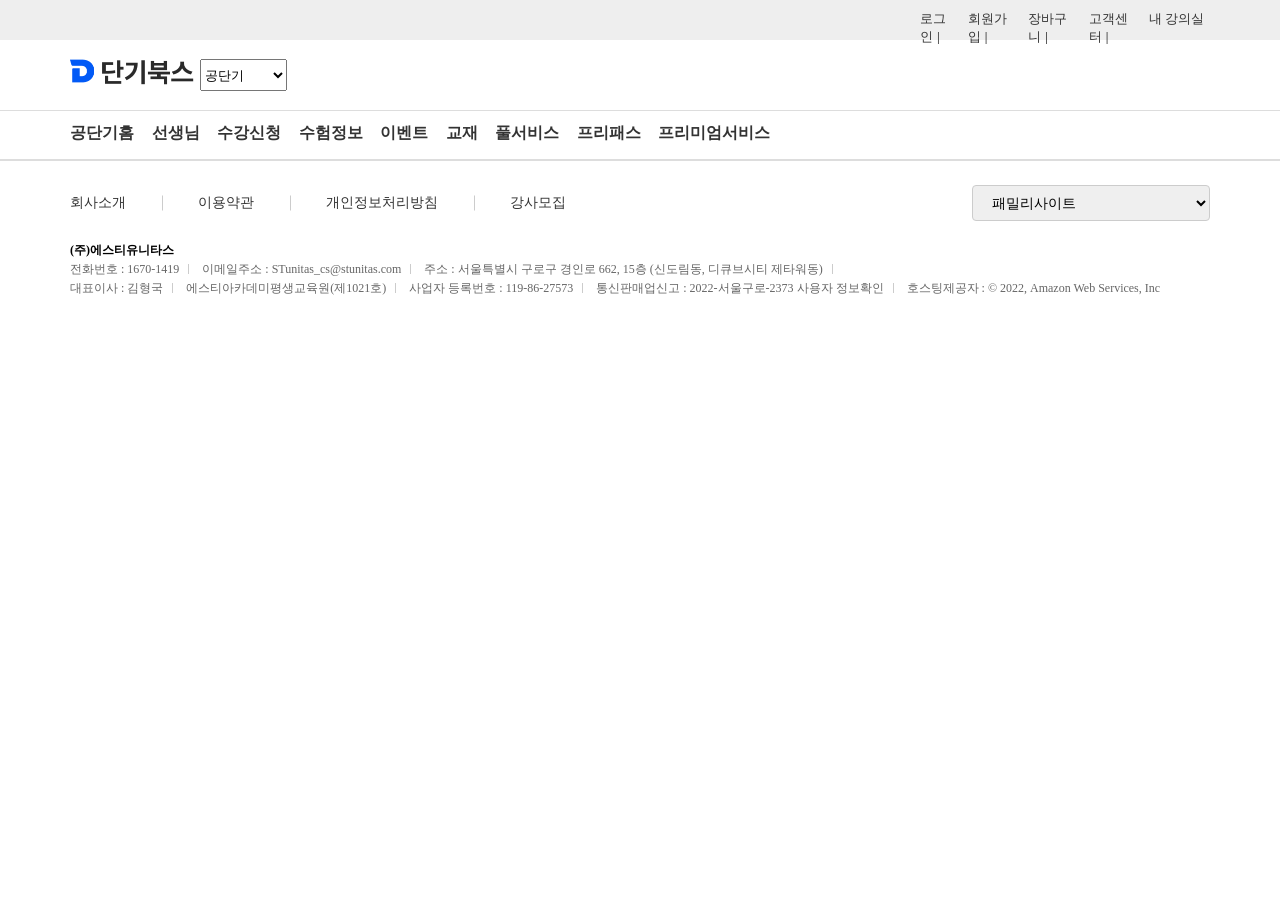
==== sub.html @ e09be195 "20260326sub" ====
<!DOCTYPE html>
<html lang="ko">
<head>
    <meta charset="UTF-8">
    <meta name="viewport" content="width=device-width, initial-scale=1.0">
    <title>Document</title>

    <link rel="stylesheet" href="./css/reset.css">
    <link rel="stylesheet" href="./css/sub.css">
</head>
<body>
    <header>
        <div id="header_top">
            <div class="container">
                <div id="login">
                    <ul>
                        <li><a href="#">로그인</a></li>
                        <li><a href="#">회원가입</a></li>
                        <li><a href="#">장바구니</a></li>
                        <li><a href="#">고객센터</a></li>
                        <li><a href="#">내 강의실</a></li>
                    </ul>
                </div>
            </div>

        </div>
        <div id="header_main">
            <h1>
                <a href="#"><img src="./img/단기북스_로고.png" alt="단기북스">
                </a>
            </h1>
            <select id="biz_list">
                <option value="공단기">공단기</option>
                <option value="기술단기">기술단기</option>
                <option value="소방단기">소방단기</option>
                <option value="공기업단기">공기업단기</option>
                <option value="자단기">자단기</option>
                <option value="영단기">영단기</option>
                <option value="노무사단기">노무사단기</option>
                <option value="법무사단기">법무사단기</option>
            </select>
        </div>
        
        <nav>
            <div class="container">
                <ul>
                    <li><a href="#">공단기홈</a></li>
                    <li><a href="#">선생님</a></li>
                    <li><a href="#">수강신청 </a></li>
                    <li><a href="#">수험정보</a></li>
                    <li><a href="#">이벤트</a></li>
                    <li><a href="#">교재</a></li>
                    <li><a href="#">풀서비스</a></li>
                    <li><a href="#">프리패스</a></li>
                    <li><a href="#">프리미엄서비스</a></li>
                </ul>
            </div>
        </nav>
    </header>

    <main>
       
    </main>

    <footer>
        <div class="container">

            <div id="footertop">
                <ul>
                    <li><a href="#">회사소개</a></li>
                    <li><a href="#">이용약관</a></li>
                    <li><a href="#">개인정보처리방침</a></li>
                    <li><a href="#">강사모집</a></li>
                </ul>

            </div>
            <div id="footer_family">
                <select id="footer_menu">
                    <option value="">패밀리사이트</option>
                    <option value="공단기">공단기</option>
                    <option value="기술단기">기술단기</option>
                    <option value="소방단기">소방단기</option>
                    <option value="[제휴]소방단기 경남*창원학원">[제휴]소방단기 경남*창원학원</option>
                </select>
            </div>
            <div id="footer_p">
                <h4>(주)에스티유니타스</h4>
                <p>
                    <span>전화번호 : 1670-1419</span>
                    <span>이메일주소 : STunitas_cs@stunitas.com</span>
                    <span>주소 : 서울특별시 구로구 경인로 662, 15층 (신도림동, 디큐브시티 제타워동)</span><br>
                    <span>대표이사 : 김형국</span>
                    <span>에스티아카데미평생교육원(제1021호)</span>
                    <span>사업자 등록번호 : 119-86-27573</span>
                    <span>통신판매업신고 : 2022-서울구로-2373 사용자 정보확인</span>
                    <span>호스팅제공자 : © 2022, Amazon Web Services, Inc</span>
                </p>
            </div>
        </div>


    </footer>

    <script src="./js/sub_books.js"></script>
</body>
</html>
---- css/sub.css ----
@charset "utf-8";

/* 공용 */
.container {
  width: 1140px;
  height: 100%;
  margin: 0 auto;
  /* background-color: gold; */
}

/* 헤더 */
header {
  width: 100%;
  height: 160px;
}


#header_top {
  width: 100%;
  height: 40px;
  background-color: #eee;
}

#login {
  width: 290px;
  height: 20px;
  /* background-color: tomato; */
}

#login ul {
  display: flex;
  font-size: 13px;
  justify-content: space-between;
}

#login ul li::after {
  content: "|";
  margin: 0 4px;
}

#login ul li:last-child::after {
  content: "";
}


#header_top .container {
  display: flex;
  justify-content: flex-end;
  align-items: center;
}


#header_main {
  width: 1140px;
  height: 70px;
  /* background-color: skyblue; */
  margin: 0 auto;
  display: flex;
  align-items: center;
}

#header_main h1 img {
  width: 125px;
  margin-right: 5px;
}

#biz_list {
  height: 32px;
}

nav {
  width: 100%;
  height: 50px;
  border-top: 1px solid #ddd;
  border-bottom: 1px solid #ddd;
  font-weight: bold;
}

nav .container {
  display: flex;
  justify-self: flex-start;
  align-items: center;
}

nav ul {
  width: 700px;
  height: 25px;
  display: flex;
  justify-content: space-between;
  /* background-color: cyan; */
}





/* 풋터 */
footer {
  width: 100%;
  /* height: 180px; */
  border-top: 1px solid #ddd;
}

footer .container {
  display: flex;
  flex-wrap: wrap;
  justify-content: space-between;
  align-items: center;
  margin-top: 24px;
}

#footertop ul {
  display: flex;
  gap: 20px;
}

#footertop ul li{
  position: relative;
  display: inline-block;
  margin-right: 15px;
  padding-right: 37px;
  line-height: 1;
  color: #666;
  font-size: 14px;
}

#footertop ul li::after{
  content: "";
  position: absolute;
  right: 0;
  top: 50%;
  transform: translateY(-50%);
  width: 1px;
  height: 15px;
  background-color: #ccc;
}

#footertop ul li:last-child::after{
  display: none;
}

#footer_menu {
  margin-left: auto;
  padding: 8px 15px;
  font-size: 14px;
  border: 1px solid #ccc;
  border-radius: 4px;
  
}

#footer_p {
  font-size: 12px;
  line-height: 1.6;
  margin-top: 20px;
}

#footer_p p span {
  position: relative;
  display: inline-block;
  margin-right: 10px;
  padding-right: 10px;
  line-height: 1;
  color: #666;
}

#footer_p p span::after{
  content: "";
  position: absolute;
  right: 0;
  top: 50%;
  transform: translateY(-50%);
  width: 1px;
  height: 10px;
  background-color: #ccc;
}
#footer_p p span:last-child::after{
  display: none;
}
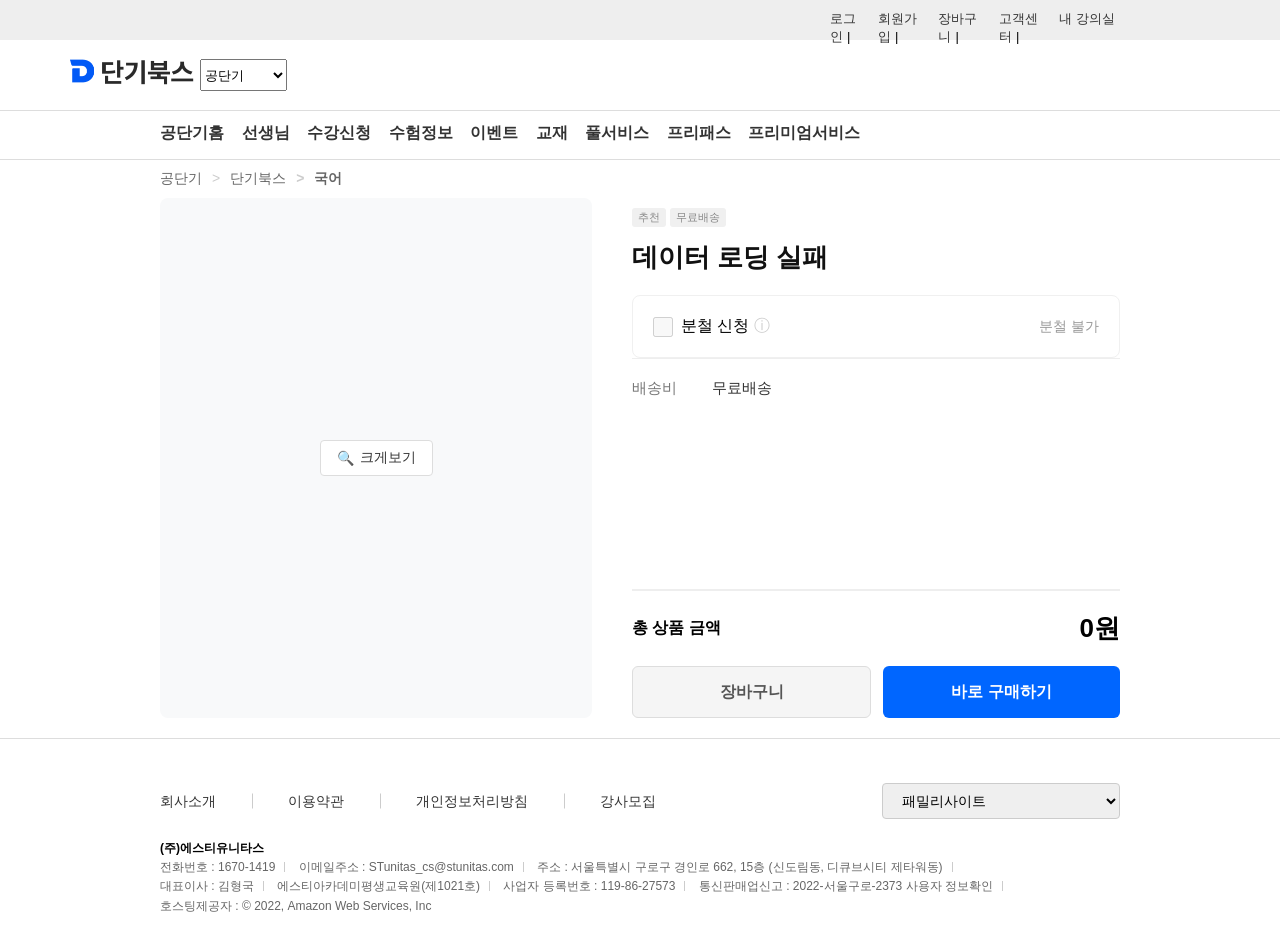
==== commit 112ea677: "20260327subsection" ====
--- a/sub.html
+++ b/sub.html
@@ -41,7 +41,7 @@
             </select>
         </div>
         
-        <nav>
+        <nav id="main_menu">
             <div class="container">
                 <ul>
                     <li><a href="#">공단기홈</a></li>
@@ -59,7 +59,60 @@
     </header>
 
     <main>
-       
+        <div class="container">
+            <nav class="location">
+                <ul class="location_list">
+                    <li class="location_item"><a href="#">공단기</a></li>
+                    <li class="location_item"><a href="#">단기북스</a></li>
+                    <li class="location_item"><a href="#">국어</a></li>
+                </ul>
+            </nav>
+
+            <section class="row">
+                <div class="image-wrapper">
+                    <div class="book-image" id="bookCover">
+                        <div class="zoom-btn-container">
+                            <button type="button" class="btn-zoom">
+                                <span class="icon-search">🔍</span> 크게보기
+                            </button>
+                        </div>
+                    </div>
+                </div>    
+                <div class="book-info">
+                    <div class="tag-container">
+                        <span class="tag">추천</span>
+                        <span class="tag">무료배송</span>
+                    </div>
+                    <h1 id="bookTitle">로딩 중...</h1>
+                    <div class="price" id="bookPrice"></div>
+                    <div class="option-box">
+                        <div class="option-row">
+                            <label>
+                                <input type="checkbox" disabled> 분철 신청 
+                                <span class="info-icon">ⓘ</span>
+                            </label>
+                            <span class="option-status">분철 불가</span>
+                        </div>
+                    </div>
+                    <dl id="bookMeta">
+                        <div class="meta-item">
+                            <dt>배송비</dt>
+                            <dd>무료배송</dd>
+                        </div>
+                    </dl>
+
+                    <div class="total-amount">
+                        <span>총 상품 금액</span>
+                        <strong id="totalPrice">0원</strong>
+                    </div>
+                    
+                    <div class="buttons">
+                        <button class="btn-cart">장바구니</button>
+                        <button class="btn-purchase">바로 구매하기</button>
+                    </div>
+                </div>
+            </section>
+       </div>
     </main>
 
     <footer>
--- a/css/sub.css
+++ b/css/sub.css
@@ -68,7 +68,7 @@
   height: 32px;
 }
 
-nav {
+#main_menu {
   width: 100%;
   height: 50px;
   border-top: 1px solid #ddd;
@@ -76,13 +76,13 @@
   font-weight: bold;
 }
 
-nav .container {
+#main_menu .container {
   display: flex;
   justify-self: flex-start;
   align-items: center;
 }
 
-nav ul {
+#main_menu ul {
   width: 700px;
   height: 25px;
   display: flex;
@@ -90,9 +90,269 @@
   /* background-color: cyan; */
 }
 
-
-
-
+/* 메인 */
+
+.location {
+  margin-top: -10px;
+}
+
+.location_list {
+  display: flex;
+  gap: 10px;
+  font-size: 14px;
+  color: #333;
+}
+
+.location_item a {
+  text-decoration: none;
+  color: #666;
+}
+
+.location_item + .location_item::before {
+  content: '>';
+  margin-right: 10px;
+  color: #ccc;
+}
+
+.location_item:last-child {
+  font-weight: bold;
+  color: #000;
+}
+
+/* 섹션 */
+
+.container { 
+  max-width: 1000px; 
+  margin: 0 auto; 
+  padding: 20px; 
+  font-family: sans-serif; 
+}
+.row { 
+  display: flex; 
+  gap: 40px; 
+  margin-top: 10px; 
+  align-items: flex-start;
+}
+
+.image-wrapper {
+  flex: 0 0 45%;          
+  display: flex; 
+  flex-direction: column;       
+  align-items: center; 
+  gap: 15px;   
+}
+
+.book-image {
+  width: 100%;
+  height: 520px;
+  background-color: #f8f9fa; 
+  display: flex;        
+  justify-content: center; 
+  align-items: center;    
+  padding: 20px;        
+  border-radius: 8px; 
+} 
+
+.book-image img { 
+  width: 60%;
+  height: auto;
+  max-width: 95%; 
+  max-height: 95%;
+  object-fit: contain;
+  box-shadow: 0 10px 20px rgba(0,0,0,0.1);
+}
+
+.zoom-btn-container {
+    display: flex;
+    justify-content: center;
+}
+
+.btn-zoom {
+    display: flex;
+    align-items: center;
+    gap: 6px;
+    background-color: #fff;
+    border: 1px solid #ddd;
+    border-radius: 4px;
+    padding: 8px 16px;
+    font-size: 14px;
+    color: #333;
+    cursor: pointer;
+    transition: background-color 0.2s;
+}
+
+.btn-zoom:hover {
+    background-color: #f9f9f9;
+}
+
+.icon-search {
+    font-size: 14px;
+}
+
+/* 책 정보와 가격 */
+
+.book-info { 
+  flex: 1;
+  display: flex;
+  flex-direction: column;
+  justify-content: flex-start;
+  padding-top: 10px; 
+  height: 520px;
+}
+
+.tag-container { 
+  display: flex; 
+  gap: 4px; 
+  margin-bottom: 12px; 
+}
+
+.tag { 
+  background: #f0f0f0; 
+  color: #888; 
+  font-size: 11px; 
+  padding: 2px 6px; 
+  border-radius: 3px; 
+}
+
+#bookTitle {
+  font-size: 26px;
+  font-weight: 700;
+  color: #111;
+  margin-bottom: 10px; 
+  line-height: 1.4;
+}
+
+.option-box {
+    border: 1px solid #f0f0f0; 
+    border-radius: 8px;
+    padding: 20px; 
+    margin: 0; 
+    background: #fff;
+}
+.option-row { 
+  display: flex; 
+  justify-content: space-between; 
+  align-items: center; 
+  font-size: 14px; 
+}
+
+.option-status { 
+  color: #999; 
+}
+.info-icon { 
+  color: #ccc; 
+  cursor: pointer; 
+  margin-left: 5px;
+}
+
+.option-row input[type="checkbox"] {
+    width: 20px; 
+    height: 20px;
+    cursor: pointer;
+    accent-color: #0066ff;
+    vertical-align: middle;
+    margin-right: 8px; 
+}
+
+
+.option-row label {
+    font-size: 16px; 
+    font-weight: 500;
+    display: flex;
+    align-items: center;
+    cursor: pointer;
+}
+
+#bookMeta {
+  border-top: 1px solid #eee;
+  padding-top: 20px;
+  margin-bottom: 30px;
+}
+
+.meta-item { 
+  display: flex;
+  margin-bottom: 12px;
+  font-size: 15px; 
+}
+.meta-item dt { 
+  width: 80px; 
+  color: #777; 
+  font-weight: 500; 
+}
+
+.meta-item dd {
+  color: #333; 
+  font-weight: 400;
+  margin: 0;
+}
+
+#bookPrice {
+  margin-bottom: 10px;
+  display: flex;
+  align-items: baseline;
+  gap: 10px;
+  color: #0066ff;
+  font-weight: bold;
+  font-size: 24px;
+}
+
+.current-price {
+  font-size: 24px;
+  font-weight: 800;
+  color: #333;
+}
+
+.original-price {
+  font-size: 16px;
+  color: #bbb;
+  text-decoration: line-through;
+}
+
+.total-amount {
+    display: flex; 
+    justify-content: space-between; 
+    align-items: center;
+    border-top: 2px solid #eee;
+    padding-top: 20px; 
+    margin-top: auto;
+    margin-bottom: 20px;
+}
+
+.total-amount span { 
+  font-weight: bold; 
+  font-size: 16px; 
+}
+
+.total-amount strong { 
+  font-size: 26px; 
+  color: #000; 
+}
+
+.buttons {
+  display: flex;
+  gap: 12px;
+}
+.buttons button {
+  height: 52px;
+  flex: 1;
+  border-radius: 6px;
+  font-size: 16px;
+  font-weight: 600;
+  cursor: pointer;
+  transition: all 0.2s;
+}
+
+.btn-cart {
+  background-color: #f5f5f5;
+  border: 1px solid #ddd;
+  color: #555;
+}
+
+.btn-purchase {
+  background-color: #0066ff;
+  border: none;
+  color: #fff;
+}
 
 /* 풋터 */
 footer {
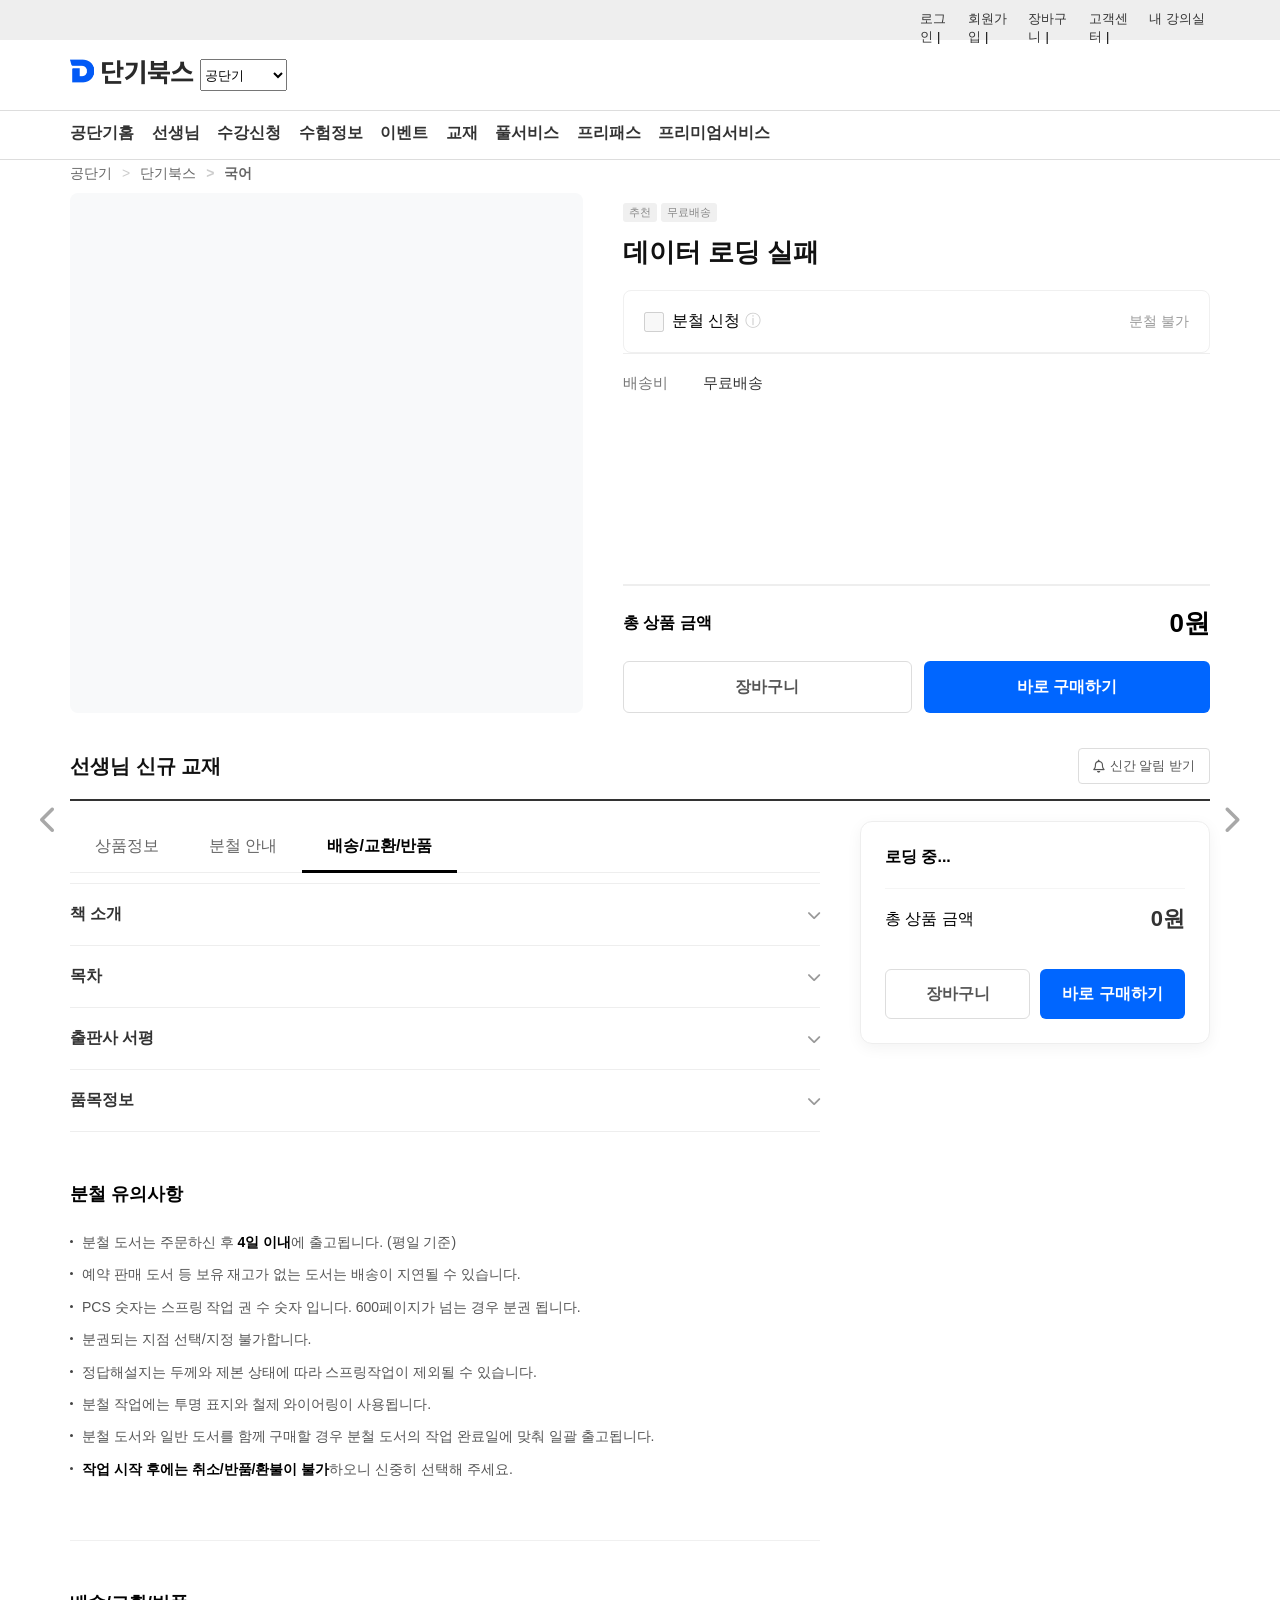
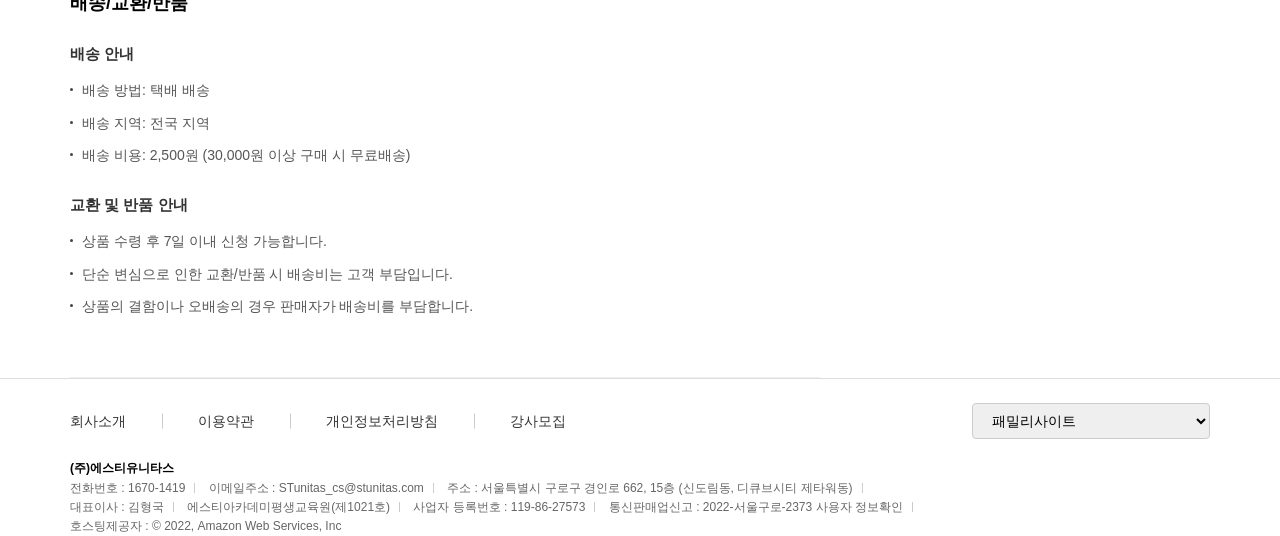
==== commit ba15b323: "20260330subfin" ====
--- a/sub.html
+++ b/sub.html
@@ -1,5 +1,6 @@
 <!DOCTYPE html>
 <html lang="ko">
+
 <head>
     <meta charset="UTF-8">
     <meta name="viewport" content="width=device-width, initial-scale=1.0">
@@ -7,7 +8,10 @@
 
     <link rel="stylesheet" href="./css/reset.css">
     <link rel="stylesheet" href="./css/sub.css">
+    <link rel="stylesheet" href="https://cdnjs.cloudflare.com/ajax/libs/font-awesome/6.0.0/css/all.min.css">
+    <link rel="stylesheet" href="https://cdn.jsdelivr.net/npm/swiper@11/swiper-bundle.min.css" />
 </head>
+
 <body>
     <header>
         <div id="header_top">
@@ -40,7 +44,7 @@
                 <option value="법무사단기">법무사단기</option>
             </select>
         </div>
-        
+
         <nav id="main_menu">
             <div class="container">
                 <ul>
@@ -71,13 +75,13 @@
             <section class="row">
                 <div class="image-wrapper">
                     <div class="book-image" id="bookCover">
-                        <div class="zoom-btn-container">
+                        <!-- <div class="zoom-btn-container">
                             <button type="button" class="btn-zoom">
                                 <span class="icon-search">🔍</span> 크게보기
                             </button>
-                        </div>
-                    </div>
-                </div>    
+                        </div> -->
+                    </div>
+                </div>
                 <div class="book-info">
                     <div class="tag-container">
                         <span class="tag">추천</span>
@@ -88,7 +92,7 @@
                     <div class="option-box">
                         <div class="option-row">
                             <label>
-                                <input type="checkbox" disabled> 분철 신청 
+                                <input type="checkbox" disabled> 분철 신청
                                 <span class="info-icon">ⓘ</span>
                             </label>
                             <span class="option-status">분철 불가</span>
@@ -105,14 +109,239 @@
                         <span>총 상품 금액</span>
                         <strong id="totalPrice">0원</strong>
                     </div>
-                    
+
                     <div class="buttons">
                         <button class="btn-cart">장바구니</button>
                         <button class="btn-purchase">바로 구매하기</button>
                     </div>
                 </div>
             </section>
-       </div>
+
+            <div class="teacher-books-header container">
+                <h3>선생님 신규 교재</h3>
+                <button class="btn-notify">
+                    <i class="far fa-bell"></i> 신간 알림 받기
+                </button>
+            </div>
+
+            <div class="teacher-slider-section">
+                <div class="swiper mySwiper">
+                    <div class="swiper-wrapper" id="teacherBookList">
+                    </div>
+                </div>
+
+                <div class="swiper-button-next-custom"><i class="fas fa-chevron-right"></i></div>
+                <div class="swiper-button-prev-custom"><i class="fas fa-chevron-left"></i></div>
+            </div>
+
+
+            <div class="detail-bottom-layout">
+                <div class="detail-content-area">
+                    <nav class="detail-tabs ">
+                        <ul>
+                            <li class="active"><a href="#section-intro">상품정보</a></li>
+                            <li><a href="#section-split">분철 안내</a></li>
+                            <li><a href="#section-delivery">배송/교환/반품</a></li>
+                        </ul>
+                    </nav>
+
+                    <section id="section-intro" class="book-detail-accordion container" class="tab-content">
+                        <div class="accordion-item">
+                            <button class="accordion-header">
+                                <span>책 소개</span>
+                                <i class="fas fa-chevron-down"></i>
+                            </button>
+                            <div class="accordion-content">
+                                <div class="book-intro-container">
+                                    <div class="book-category-area">
+                                        <h3 class="intro-title">이 책이 속한 분야</h3>
+                                        <ul class="category-list">
+                                            <li>국내도서 <i class="fas fa-chevron-right"></i> 취업/수험서 <i
+                                                    class="fas fa-chevron-right"></i> 공무원 과목별 <i
+                                                    class="fas fa-chevron-right"></i> 공무원 영어</li>
+                                            <li>국내도서 <i class="fas fa-chevron-right"></i> 취업/수험서 <i
+                                                    class="fas fa-chevron-right"></i> 공무원 직군별 <i
+                                                    class="fas fa-chevron-right"></i> 행정직</li>
+                                        </ul>
+                                    </div>
+
+                                    <hr class="divider">
+                                    <div class="book-description">
+                                        <p class="description-highlight">공시 영어 독해 수험서 = 이기다 독해, 우리는 반드시 이긴다!</p>
+                                        <p>
+                                            쎄듀는 대한민국 공무원 수험생들을 위해 ‘공시 영어 한 번 응시로 합격을 이루자!’는 취지로 쎄듀01(공일)을 시작한다.
+                                            이 책은 갈수록 난이도가 높아지고 있는 독해를 완벽히 대비 시켜주기 위해 기획, 집필되었다.
+                                        </p>
+                                        <p>
+                                            이 책의 구성은 5단계로 되어있다. Chapter 도입부에서는 해당 Chapter에서 다룰 내용에 대한 간략한 소개와 도식화로 쉽게 이해
+                                            할 수 있도록 구성되었다.
+                                            이 부분은 특히, Chapter를 다 학습한 뒤 다시 한 번 속독한다면 학습 효과가 배가 될 것이다.
+                                        </p>
+                                        <p class="description-footer">
+                                            이기다 독해는 여러분들에게 공시영어 독해 수험서로 최고의 길잡이가 될 것으로 확신한다. 여러분들이 간절히 원해온 목표를 이뤄내고 다함께
+                                            모여 떼창을 하는 그 날까지 화이팅하자!
+                                        </p>
+                                    </div>
+                                </div>
+                            </div>
+                        </div>
+
+                        <div class="accordion-item">
+                            <button class="accordion-header">
+                                <span>목차</span>
+                                <i class="fas fa-chevron-down"></i>
+                            </button>
+                            <div class="accordion-content">
+                                <p>Introduction<br>
+                                    I. 단락(paragraph)의 기본 이해 <br>
+                                    II. 기출 지문과 선택지의 이해 <br>
+                                    III. 결론: 독해, 이렇게 접근하라! <br><br>
+
+                                    Part I Topic Sentence & Supporting Details<br>
+                                    CHAPTER 1 Exposition <br>
+                                    CHAPTER 2 Persuasion<br>
+                                    CHAPTER 3 Exposition?Persuasion<br>
+                                    CHAPTER 4 Narration<br><br>
+
+                                    Part II Paragraph Unity, Cohesion, Coherence<br>
+                                    CHAPTER 5 Unity (통일성)_흐름 무관 문장 찾기<br>
+                                    CHAPTER 6 Cohesion (응집성)_연결사<br>
+                                    CHAPTER 7 Cohesion?Coherence I (응집성?일관성)_문장 삽입<br>
+                                    CHAPTER 8 Cohesion?Coherence II (응집성?일관성)_글의 순서<br><br>
+
+                                    PART III 단락과 빈칸 추론<br>
+                                    CHAPTER 9 빈칸이 글의 전반부에 있는 경우<br>
+                                    CHAPTER 10 빈칸이 글의 중반부에 있는 경우<br>
+                                    CHAPTER 11 빈칸이 글의 후반부에 있는 경우<br>
+                                    CHAPTER 12 빈칸이 마지막 문장에 있는 경우<br>
+                                    CHAPTER 13 빈칸이 두 개 이상인 경우<br>
+                                    CHAPTER 14 요약문 빈칸 채우기<br><br>
+
+                                    PART IV 단락 전개 방식<br>
+                                    CHAPTER 15 Example<br>
+                                    CHAPTER 16 Enumeration<br>
+                                    CHAPTER 17 Sequence<br>
+                                    CHAPTER 18 Comparison & Analogy<br>
+                                    CHAPTER 19 Contrast & Changing Viewpoints<br>
+                                    CHAPTER 20 Cause & Effect<br>
+                                    CHAPTER 21 Question & Answer<br>
+                                    CHAPTER 22 Problem & Solution<br>
+                                    CHAPTER 23 Myth & Truth<br><br>
+
+                                    PART V 정답률을 높여주는 전략<br>
+                                    CHAPTER 24 내용일치<br>
+                                    CHAPTER 25 내용불일치<br>
+                                    CHAPTER 26 내용추론<br>
+                                    CHAPTER 27 심경, 분위기, 글의 목적<br>
+                                    CHAPTER 28 밑줄추론<br>
+                                    CHAPTER 29 어휘<br>
+                                    CHAPTER 30 복합유형</p>
+                            </div>
+                        </div>
+
+                        <div class="accordion-item">
+                            <button class="accordion-header">
+                                <span>출판사 서평</span>
+                                <i class="fas fa-chevron-down"></i>
+                            </button>
+                            <div class="accordion-content">
+                                <p>1. 공시 영어 독해 전략서 = 이기다 독해<br>
+                                    2. 도식화로 쉽게 이해가 되는 구성<br>
+                                    3. 일당백의 역할을 할 수 있는 기출지문만으로 구성<br>
+                                    4. 어휘, 구문 복잡성, 문제 난이도를 종합적으로 고려하여 난이도 순으로 수록<br>
+                                    5. 이기다 독해 100% 소화 + 철저한 복습 + 기출문제집 + 예상 문제집 = 공시 영어 승리</p>
+                            </div>
+                        </div>
+
+                        <div class="accordion-item">
+                            <button class="accordion-header">
+                                <span>품목정보</span>
+                                <i class="fas fa-chevron-down"></i>
+                            </button>
+                            <div class="accordion-content">
+                                <div class="product-info-table">
+                                    <dl>
+                                        <div class="info-row">
+                                            <dt>ISBN</dt>
+                                            <dd>9791196562335</dd>
+                                        </div>
+                                        <div class="info-row">
+                                            <dt>발행(출시)일자</dt>
+                                            <dd>2018년 12월 24일</dd>
+                                        </div>
+                                        <div class="info-row">
+                                            <dt>쪽수</dt>
+                                            <dd>400쪽</dd>
+                                        </div>
+                                        <div class="info-row">
+                                            <dt>크기</dt>
+                                            <dd>206 * 263 * 19 mm / 917 g</dd>
+                                        </div>
+                                        <div class="info-row">
+                                            <dt>총 권수</dt>
+                                            <dd>1권</dd>
+                                        </div>
+                                    </dl>
+                                </div>
+                            </div>
+                        </div>
+                    </section>
+
+                    <section id="section-split" class="tab-content info-section" class="tab-content">
+                        <h3 class="section-title">분철 유의사항</h3>
+                        <ul class="info-list">
+                            <li>분철 도서는 주문하신 후 <strong>4일 이내</strong>에 출고됩니다. (평일 기준)</li>
+                            <li>예약 판매 도서 등 보유 재고가 없는 도서는 배송이 지연될 수 있습니다.</li>
+                            <li>PCS 숫자는 스프링 작업 권 수 숫자 입니다. 600페이지가 넘는 경우 분권 됩니다.</li>
+                            <li>분권되는 지점 선택/지정 불가합니다.</li>
+                            <li>정답해설지는 두께와 제본 상태에 따라 스프링작업이 제외될 수 있습니다.</li>
+                            <li>분철 작업에는 투명 표지와 철제 와이어링이 사용됩니다.</li>
+                            <li>분철 도서와 일반 도서를 함께 구매할 경우 분철 도서의 작업 완료일에 맞춰 일괄 출고됩니다.</li>
+                            <li><strong>작업 시작 후에는 취소/반품/환불이 불가</strong>하오니 신중히 선택해 주세요.</li>
+                        </ul>
+                    </section>
+
+                    <section id="section-delivery" class="tab-content info-section" class="tab-content">
+                        <h3 class="section-title">배송/교환/반품</h3>
+
+                        <div class="sub-section">
+                            <h4>배송 안내</h4>
+                            <ul class="info-list">
+                                <li>배송 방법: 택배 배송</li>
+                                <li>배송 지역: 전국 지역</li>
+                                <li>배송 비용: 2,500원 (30,000원 이상 구매 시 무료배송)</li>
+                            </ul>
+                        </div>
+
+                        <div class="sub-section">
+                            <h4>교환 및 반품 안내</h4>
+                            <ul class="info-list">
+                                <li>상품 수령 후 7일 이내 신청 가능합니다.</li>
+                                <li>단순 변심으로 인한 교환/반품 시 배송비는 고객 부담입니다.</li>
+                                <li>상품의 결함이나 오배송의 경우 판매자가 배송비를 부담합니다.</li>
+                            </ul>
+                        </div>
+                    </section>
+                </div>
+                <aside class="sticky-sidebar">
+                    <div class="purchase-card">
+                        <h2 class="book-title-sticky" id="stickyBookTitle">로딩 중...</h2>
+
+                        <div class="price-info">
+                            <span>총 상품 금액</span>
+                            <span class="total-price" id="stickyTotalPrice">0원</span>
+                        </div>
+
+                        <div class="button-group">
+                            <button class="btn-cart">장바구니</button>
+                            <button class="btn-buy">바로 구매하기</button>
+                        </div>
+                    </div>
+                </aside>
+
+
+            </div>
+        </div>
     </main>
 
     <footer>
@@ -155,5 +384,8 @@
     </footer>
 
     <script src="./js/sub_books.js"></script>
+    <script src="https://cdn.jsdelivr.net/npm/swiper@11/swiper-bundle.min.js"></script>
+    <script src="./js/sub.js"></script>
 </body>
+
 </html>
--- a/css/sub.css
+++ b/css/sub.css
@@ -2,7 +2,7 @@
 
 /* 공용 */
 .container {
-  width: 1140px;
+  width: 1280px;
   height: 100%;
   margin: 0 auto;
   /* background-color: gold; */
@@ -93,7 +93,7 @@
 /* 메인 */
 
 .location {
-  margin-top: -10px;
+  margin-top: 5px;
 }
 
 .location_list {
@@ -122,10 +122,8 @@
 /* 섹션 */
 
 .container { 
-  max-width: 1000px; 
-  margin: 0 auto; 
-  padding: 20px; 
   font-family: sans-serif; 
+  max-width: 1140px;
 }
 .row { 
   display: flex; 
@@ -162,7 +160,7 @@
   box-shadow: 0 10px 20px rgba(0,0,0,0.1);
 }
 
-.zoom-btn-container {
+/* .zoom-btn-container {
     display: flex;
     justify-content: center;
 }
@@ -187,7 +185,7 @@
 
 .icon-search {
     font-size: 14px;
-}
+} */
 
 /* 책 정보와 가격 */
 
@@ -352,6 +350,484 @@
   background-color: #0066ff;
   border: none;
   color: #fff;
+}
+
+/* 선생님의 책 */
+
+.teacher-books-header {
+    display: flex; 
+    justify-content: space-between;
+    align-items: center;
+    padding: 25px 0 15px 0;
+    margin-top: 10px;
+    border-bottom: 2px solid #333;
+}
+
+/* 제목 스타일 */
+.teacher-books-header h3 {
+    font-size: 20px; 
+    font-weight: 700; 
+    color: #111;
+}
+
+.btn-notify {
+    display: flex;
+    align-items: center;
+    gap: 6px;
+    background-color: #fff;
+    border: 1px solid #ddd;
+    border-radius: 4px;
+    padding: 8px 14px;
+    font-size: 13px;
+    color: #555;
+    cursor: pointer;
+    transition: all 0.2s; 
+}
+
+.btn-notify:hover {
+    background-color: #f9f9f9;
+    border-color: #ccc;
+}
+
+/* 슬라이드 */
+
+.teacher-slider-section {
+    position: relative;
+    margin-top: 20px;
+    padding: 0;
+}
+
+.mySwiper {
+    width: 100%;
+    padding: 20px 0; 
+}
+
+.swiper-slide {
+    display: flex; 
+    height: auto;
+    border: none;
+    border-radius: 0; 
+    padding: 0;
+    background: transparent; 
+}
+
+.book-card-inner {
+    display: flex; 
+    align-items: center; 
+    width: 100%;
+    padding: 10px;
+    background: #fff;
+}
+
+.card-img-wrapper {
+    flex: 0 0 130px;
+    margin-right: 20px;
+}
+
+.card-img {
+    width: 100%;
+    height: auto; 
+    box-shadow: 0 4px 10px rgba(0,0,0,0.08); 
+}
+
+.card-info {
+    flex: 1; 
+    text-align: left;
+}
+
+.tag.gray {
+    font-size: 11px;
+    background: #f1f3f5;
+    color: #868e96;
+    padding: 2px 6px;
+    margin-bottom: 8px;
+    display: inline-block;
+}
+
+.card-title {
+    font-size: 14px;
+    font-weight: 500;
+    line-height: 1.4;
+    height: auto; 
+    white-space: nowrap;
+    overflow: hidden;
+    text-overflow: ellipsis;
+    margin-bottom: 4px;
+    color: #111;
+}
+
+.card-authors {
+    font-size: 12px;
+    color: #999;
+    margin-bottom: 12px;
+}
+
+.card-price {
+    font-size: 16px;
+    font-weight: 700;
+    color: #000;
+}
+
+.discount-rate-inner {
+    color: #0066ff;
+    font-weight: bold;
+    margin-right: 5px;
+}
+
+.swiper-button-prev-custom,
+.swiper-button-next-custom {
+    position: absolute;
+    top: 50%;
+    transform: translateY(-50%);
+    z-index: 10;
+    cursor: pointer;
+    font-size: 28px;
+    color: #a8a8a8;
+    transition: color 0.3s;
+}
+
+.swiper-button-prev-custom { left: -30px; } 
+.swiper-button-next-custom { right: -30px; } 
+
+.swiper-button-prev-custom:hover,
+.swiper-button-next-custom:hover {
+    color: #ccc;
+}
+
+/* 상세내용 내비 */
+
+.detail-content-area {
+  width: 70%;
+}
+
+.detail-tabs {
+    border-bottom: 1px solid #eee; 
+    background-color: #fff;
+    position: sticky; 
+    top: 0;
+    z-index: 100;
+}
+
+.detail-tabs ul {
+    display: flex;
+    list-style: none;
+    padding: 0;
+    margin: 0;
+    margin: 0 auto;    
+}
+
+.detail-tabs li {
+    position: relative;
+    padding: 15px 25px; 
+    cursor: pointer;
+}
+
+.detail-tabs li a {
+    text-decoration: none;
+    font-size: 16px;
+    font-weight: 500;
+    color: #666; 
+    transition: all 0.2s;
+}
+
+.detail-tabs li.active a {
+    color: #000; 
+    font-weight: 700; 
+}
+
+.detail-tabs li.active::after {
+    content: "";
+    position: absolute;
+    bottom: -1px; 
+    left: 0;
+    width: 100%;
+    height: 3px; 
+    background-color: #000; 
+}
+
+.detail-tabs li:hover a {
+    color: #333;
+}
+
+/* 상세내용 */
+
+.detail-bottom-layout {
+    display: flex; 
+    gap: 40px;    
+    max-width: 1280px; 
+    margin: 0 auto;
+    
+    align-items: flex-start;
+}
+
+.detail-content-area {
+    flex: 1;
+}
+
+/* 오른쪽 구매바는 너비를 고정함 */
+.sticky-sidebar {
+    width: 350px;
+    position: sticky;
+    top: 50px; /* 스크롤 시 멈출 위치 */
+    flex-shrink: 0;
+}
+
+.purchase-card {
+    background: #fff;
+    border: 1px solid #eee;
+    border-radius: 12px;
+    padding: 24px;
+    box-shadow: 0 4px 15px rgba(0,0,0,0.05);
+}
+
+.book-title-sticky {
+    font-size: 16px;
+    font-weight: bold;
+    margin-bottom: 20px;
+    line-height: 1.4;
+}
+
+.price-info {
+    display: flex;
+    justify-content: space-between;
+    align-items: center;
+    padding: 15px 0;
+    border-top: 1px solid #f5f5f5;
+    margin-bottom: 20px;
+}
+
+.total-price {
+    font-size: 22px;
+    font-weight: 800;
+    color: #333; /* 가격 강조색 */
+}
+
+.button-group {
+    display: flex;
+    justify-content: space-between;
+    gap: 10px;
+}
+
+.btn-cart, .btn-buy {
+    width: 150px;
+    height: 50px;
+    border-radius: 6px;
+    font-size: 16px;
+    font-weight: 600;
+    cursor: pointer;
+}
+
+.btn-cart {
+    background: #fff;
+    border: 1px solid #ddd;
+}
+
+.btn-buy {
+    background: #0066ff;
+    color: #fff;
+    border: none;
+}
+
+/* 아코디언 */
+.book-detail-accordion {
+    width: auto;
+    margin-top: 10px;
+    border-top: 1px solid #eee;
+}
+
+.accordion-item {
+    border-bottom: 1px solid #eee;
+}
+
+.accordion-header {
+    width: 100%;
+    display: flex;
+    justify-content: space-between;
+    align-items: center;
+    padding: 20px 0;
+    background: none;
+    border: none;
+    cursor: pointer;
+    font-size: 16px;
+    font-weight: 600;
+    color: #333;
+    transition: color 0.2s;
+}
+
+.accordion-header:hover {
+    color: #0066ff;
+}
+
+.accordion-header i {
+    font-size: 14px;
+    color: #999;
+    transition: transform 0.3s;
+}
+
+.accordion-item.active .accordion-header i {
+    transform: rotate(180deg); 
+}
+
+.accordion-content {
+    max-height: 0; 
+    overflow: hidden;
+    transition: max-height 0.3s ease-out, padding 0.3s;
+    background-color: #fafafa;
+    padding: 0 20px;
+}
+
+.accordion-item.active .accordion-content {
+    max-height: 1500px; 
+    padding: 20px;
+    border-top: 1px solid #f0f0f0;
+}
+
+.info-section {
+    padding: 50px 0;
+    border-bottom: 1px solid #f0f0f0;
+}
+
+.section-title {
+    font-size: 18px;
+    font-weight: 700;
+    margin-bottom: 25px;
+    color: #000;
+}
+
+.sub-section h4 {
+    font-size: 15px;
+    font-weight: 700;
+    margin: 30px 0 15px;
+    color: #333;
+}
+
+.info-list {
+    list-style: none;
+    padding: 0;
+}
+
+.info-list li {
+    position: relative;
+    padding-left: 12px; /* 점이 들어갈 여백 */
+    margin-bottom: 10px;
+    font-size: 14px;
+    line-height: 1.6;
+    color: #555;
+}
+
+.book-intro-container {
+    padding: 20px 0;
+}
+
+/* 제목 스타일 */
+.intro-title {
+    font-size: 18px;
+    font-weight: 700;
+    margin-bottom: 20px;
+    color: #000;
+}
+
+/* 카테고리 스타일 */
+.category-list {
+    list-style: none;
+    padding: 0;
+}
+
+.category-list li {
+    font-size: 14px;
+    color: #888; /* 연한 회색 */
+    margin-bottom: 8px;
+    display: flex;
+    align-items: center;
+    gap: 8px;
+}
+
+.category-list li i {
+    font-size: 10px;
+    color: #ccc;
+}
+
+/* 구분선 */
+.divider {
+    border: 0;
+    border-top: 1px solid #eee;
+    margin: 30px 0;
+}
+
+/* 본문 설명 스타일 */
+.book-description {
+    font-size: 15px;
+    line-height: 1.8; /* 줄 간격을 넓게 주어 가독성 확보 */
+    color: #444;
+}
+
+.book-description p {
+    margin-bottom: 20px;
+}
+
+/* 첫 문장 강조 (이미지 참고) */
+.description-highlight {
+    font-weight: 600;
+    color: #333;
+}
+
+/* 마지막 응원 문구 */
+.description-footer {
+    margin-top: 30px;
+    color: #333;
+}
+
+/* 이미지와 똑같은 아주 작은 점(불릿) 구현 */
+.info-list li::before {
+    content: "";
+    position: absolute;
+    left: 0;
+    top: 9px; /* 글자 중간 높이 */
+    width: 3px;
+    height: 3px;
+    background-color: #444;
+    border-radius: 50%;
+}
+
+.info-list li strong {
+    color: #000;
+    font-weight: 600;
+}
+
+
+
+/* 품목 정보 전체 영역 */
+.product-info-table {
+    padding: 20px 0;
+    border-top: 1px solid #eee; /* 상단 구분선 (선택사항) */
+}
+
+/* 각 줄(Row) 설정 */
+.info-row {
+    display: flex;
+    padding: 15px 0; /* 줄 사이 간격 */
+    align-items: center;
+}
+
+/* 왼쪽 항목명 (ISBN, 쪽수 등) */
+.product-info-table dt {
+    width: 180px;      /* 제목 너비를 고정하여 데이터 시작점을 일치시킴 */
+    font-size: 16px;
+    font-weight: 700;  /* 이미지처럼 아주 굵게 */
+    color: #000;       /* 완전 검정 */
+    flex-shrink: 0;
+}
+
+/* 오른쪽 실제 데이터 */
+.product-info-table dd {
+    margin: 0;
+    font-size: 16px;
+    color: #666;       /* 이미지와 동일한 연한 회색 */
+    flex: 1;
+}
+
+p {
+  color: #333;
 }
 
 /* 풋터 */
